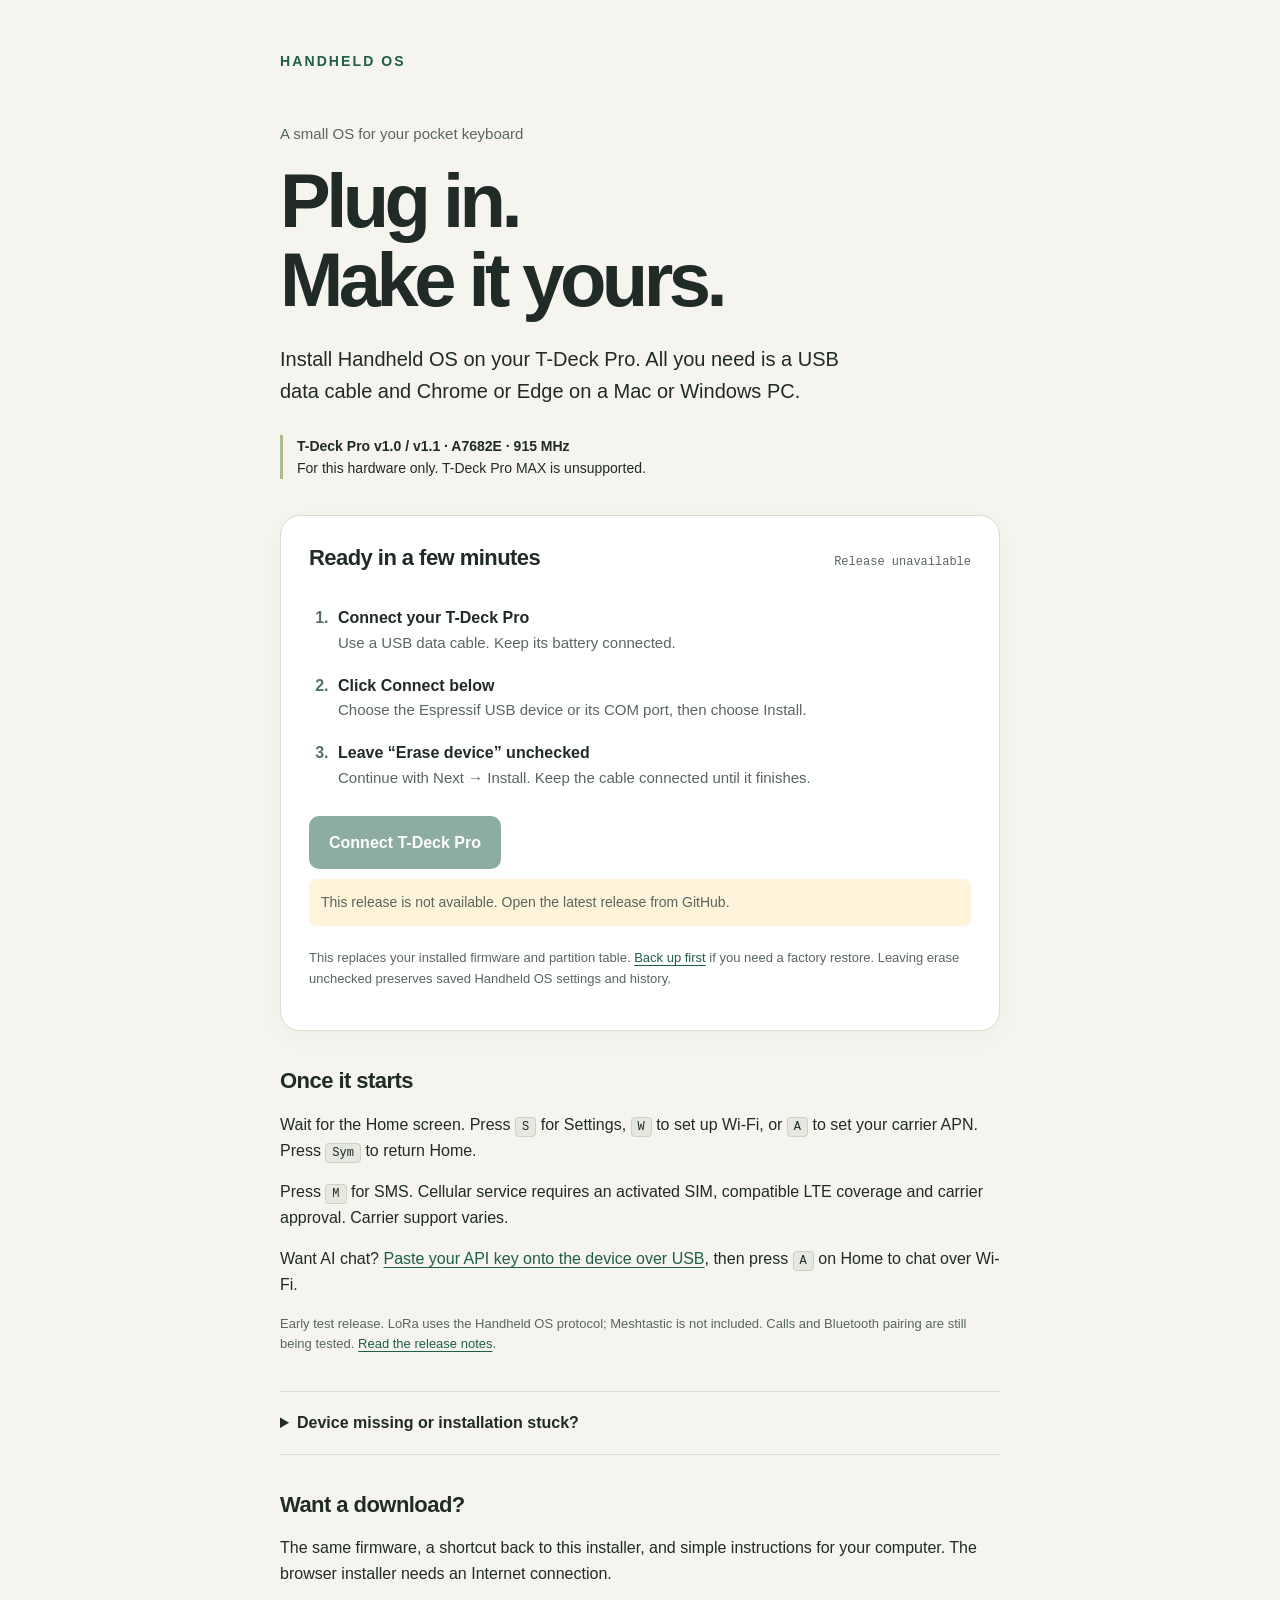
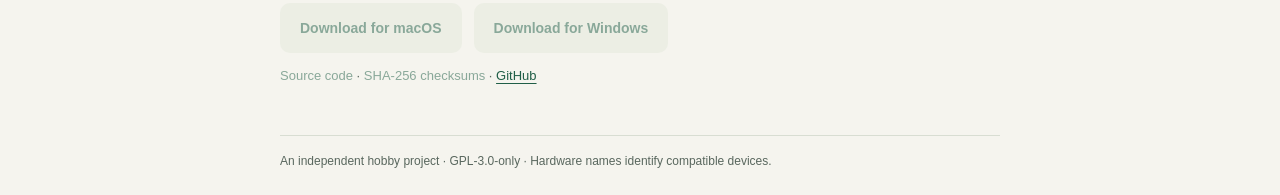
==== installer/index.html @ 071898b7 "feat: add AI chat, cellular status and simple firmware installers" ====
<!doctype html>
<html lang="en">
<head>
  <meta charset="utf-8">
  <meta name="viewport" content="width=device-width, initial-scale=1">
  <meta name="description" content="Install Handheld OS on your LILYGO T-Deck Pro from Chrome or Edge. No command line required.">
  <meta name="theme-color" content="#f5f4ee">
  <title>Install Handheld OS</title>
  <link rel="stylesheet" href="style.css">
  <script type="module" src="app.js"></script>
</head>
<body>
  <main>
    <a class="wordmark" href="https://github.com/ethanpierce/tdeck-pro-fw">HANDHELD OS</a>
    <p class="eyebrow">A small OS for your pocket keyboard</p>
    <h1>Plug in.<br>Make it yours.</h1>
    <p class="intro">Install Handheld OS on your T-Deck Pro. All you need is a USB data cable and Chrome or Edge on a Mac or Windows PC.</p>
    <p class="compatibility"><strong>T-Deck Pro v1.0 / v1.1 · A7682E · 915 MHz</strong><br>For this hardware only. T-Deck Pro MAX is unsupported.</p>

    <section class="install-card" aria-labelledby="install-title">
      <div class="card-heading"><h2 id="install-title">Ready in a few minutes</h2><span id="version" class="version">Loading release…</span></div>
      <ol>
        <li><strong>Connect your T-Deck Pro</strong><span>Use a USB data cable. Keep its battery connected.</span></li>
        <li><strong>Click Connect below</strong><span>Choose the Espressif USB device or its COM port, then choose Install.</span></li>
        <li><strong>Leave “Erase device” unchecked</strong><span>Continue with Next → Install. Keep the cable connected until it finishes.</span></li>
      </ol>
      <esp-web-install-button id="installer">
        <button type="button" slot="activate" id="connect" disabled>Connect T-Deck Pro</button>
        <p slot="unsupported" class="notice">Open this page in desktop <a href="https://www.google.com/chrome/">Google Chrome</a> or <a href="https://www.microsoft.com/edge/download">Microsoft Edge</a> on macOS or Windows to use this installer.</p>
        <p slot="not-allowed" class="notice">Open the <a id="secure-link" href="https://ethanpierce.github.io/tdeck-pro-fw/">HTTPS installer</a> to connect your device.</p>
      </esp-web-install-button>
      <p id="load-status" role="status" aria-live="polite">Preparing the installer…</p>
      <noscript><p class="notice">Enable JavaScript and reload this page to use the installer.</p></noscript>
      <p class="small">This replaces your installed firmware and partition table. <a href="https://github.com/ethanpierce/tdeck-pro-fw/blob/main/docs/FLASHING.md">Back up first</a> if you need a factory restore. Leaving erase unchecked preserves saved Handheld OS settings and history.</p>
    </section>

    <section aria-labelledby="next-title">
      <h2 id="next-title">Once it starts</h2>
      <p>Wait for the Home screen. Press <kbd>S</kbd> for Settings, <kbd>W</kbd> to set up Wi-Fi, or <kbd>A</kbd> to set your carrier APN. Press <kbd>Sym</kbd> to return Home.</p>
      <p>Press <kbd>M</kbd> for SMS. Cellular service requires an activated SIM, compatible LTE coverage and carrier approval. Carrier support varies.</p>
      <p>Want AI chat? <a href="ai-setup.html">Paste your API key onto the device over USB</a>, then press <kbd>A</kbd> on Home to chat over Wi-Fi.</p>
      <p class="small">Early test release. LoRa uses the Handheld OS protocol; Meshtastic is not included. Calls and Bluetooth pairing are still being tested. <a id="release-notes" href="https://github.com/ethanpierce/tdeck-pro-fw/releases">Read the release notes</a>.</p>
    </section>

    <details>
      <summary>Device missing or installation stuck?</summary>
      <ul>
        <li>Try another USB data cable and a direct USB port.</li>
        <li>Close serial monitors and other tabs connected to the device.</li>
        <li>Hold <strong>BOOT</strong>, tap <strong>RST / RESET</strong>, release BOOT, then reconnect in the installer. Select the new Espressif USB / COM port if it changed.</li>
        <li>After a successful install, tap RESET once if the Home screen does not appear.</li>
      </ul>
      <p>macOS and Windows 10/11 normally support the built-in Espressif USB connection without an extra driver. <a href="https://github.com/ethanpierce/tdeck-pro-fw/issues">Report a problem</a> with your hardware revision, browser and error message. Keep phone numbers and SIM identifiers out of screenshots.</p>
    </details>

    <section class="downloads" aria-labelledby="download-title">
      <h2 id="download-title">Want a download?</h2>
      <p>The same firmware, a shortcut back to this installer, and simple instructions for your computer. The browser installer needs an Internet connection.</p>
      <div class="download-links"><a id="download-macos" aria-disabled="true">Download for macOS</a><a id="download-windows" aria-disabled="true">Download for Windows</a></div>
      <p class="small"><a id="download-source" aria-disabled="true">Source code</a> · <a id="download-checksums" aria-disabled="true">SHA-256 checksums</a> · <a href="https://github.com/ethanpierce/tdeck-pro-fw">GitHub</a></p>
    </section>
    <footer>An independent hobby project · GPL-3.0-only · Hardware names identify compatible devices.</footer>
  </main>
</body>
</html>
---- installer/style.css ----
:root { color-scheme: light; font-family: -apple-system, BlinkMacSystemFont, "Segoe UI", sans-serif; color: #202b27; background: #f5f4ee; line-height: 1.6; }
* { box-sizing: border-box; }
body { margin: 0; }
main { width: min(100% - 40px, 720px); margin: 48px auto 24px; }
a { color: #205e47; text-underline-offset: 3px; }
a:hover { color: #113b2b; }
.wordmark { font-size: 14px; font-weight: 800; letter-spacing: .15em; text-decoration: none; }
.eyebrow { margin-top: 48px; color: #59675e; font-size: 15px; }
h1 { font-size: clamp(48px, 9vw, 76px); line-height: 1.04; letter-spacing: -.06em; margin: 12px 0 24px; }
.intro { font-size: 20px; max-width: 600px; }
.compatibility { font-size: 14px; margin: 28px 0; padding-left: 14px; border-left: 3px solid #a9bd8e; }
section { margin: 36px 0; }
h2 { font-size: 22px; line-height: 1.3; letter-spacing: -.025em; margin: 0 0 14px; }
.install-card { background: #fff; border: 1px solid #d8ddd2; border-radius: 20px; padding: 28px; box-shadow: 0 8px 24px #202b2708; }
.card-heading { display: flex; align-items: baseline; justify-content: space-between; gap: 12px; flex-wrap: wrap; }
.version { font: 12px ui-monospace, monospace; color: #59675e; }
ol { padding-left: 24px; margin: 18px 0 26px; }
ol li { padding-left: 5px; margin: 18px 0; }
ol li::marker { color: #53745e; font-weight: 700; }
ol span { display: block; font-size: 15px; color: #59675e; }
button, .download-links a { display: inline-block; padding: 14px 20px; font: inherit; font-weight: 650; border-radius: 10px; border: 0; background: #205e47; color: #fff; cursor: pointer; text-decoration: none; }
button:hover { background: #174532; }
button:disabled { opacity: .5; cursor: wait; }
esp-web-install-button:not(:defined) [slot="unsupported"], esp-web-install-button:not(:defined) [slot="not-allowed"] { display: none; }
:focus-visible { outline: 3px solid #de9b23; outline-offset: 4px; }
#load-status { font-size: 14px; color: #59675e; margin: 10px 0 22px; }
.small { font-size: 13px; color: #59675e; }
.notice { padding: 12px; background: #fff3d9; border-radius: 8px; }
kbd { font: 12px ui-monospace, monospace; background: #e5e8de; border: 1px solid #cbd2c4; border-radius: 4px; padding: 2px 6px; }
details { border-top: 1px solid #d8ddd2; border-bottom: 1px solid #d8ddd2; padding: 18px 0; font-size: 14px; }
summary { cursor: pointer; font-weight: 650; font-size: 16px; }
details li { margin: 9px 0; }
.download-links { display: flex; gap: 12px; flex-wrap: wrap; }
.download-links a { background: #e4eadc; color: #205e47; font-size: 14px; }
a[aria-disabled="true"] { pointer-events: none; opacity: .5; }
footer { margin-top: 48px; font-size: 12px; color: #59675e; border-top: 1px solid #d8ddd2; padding-top: 16px; }
@media (max-width: 500px) { main { margin-top: 28px; } .install-card { padding: 20px; } .eyebrow { margin-top: 36px; } }
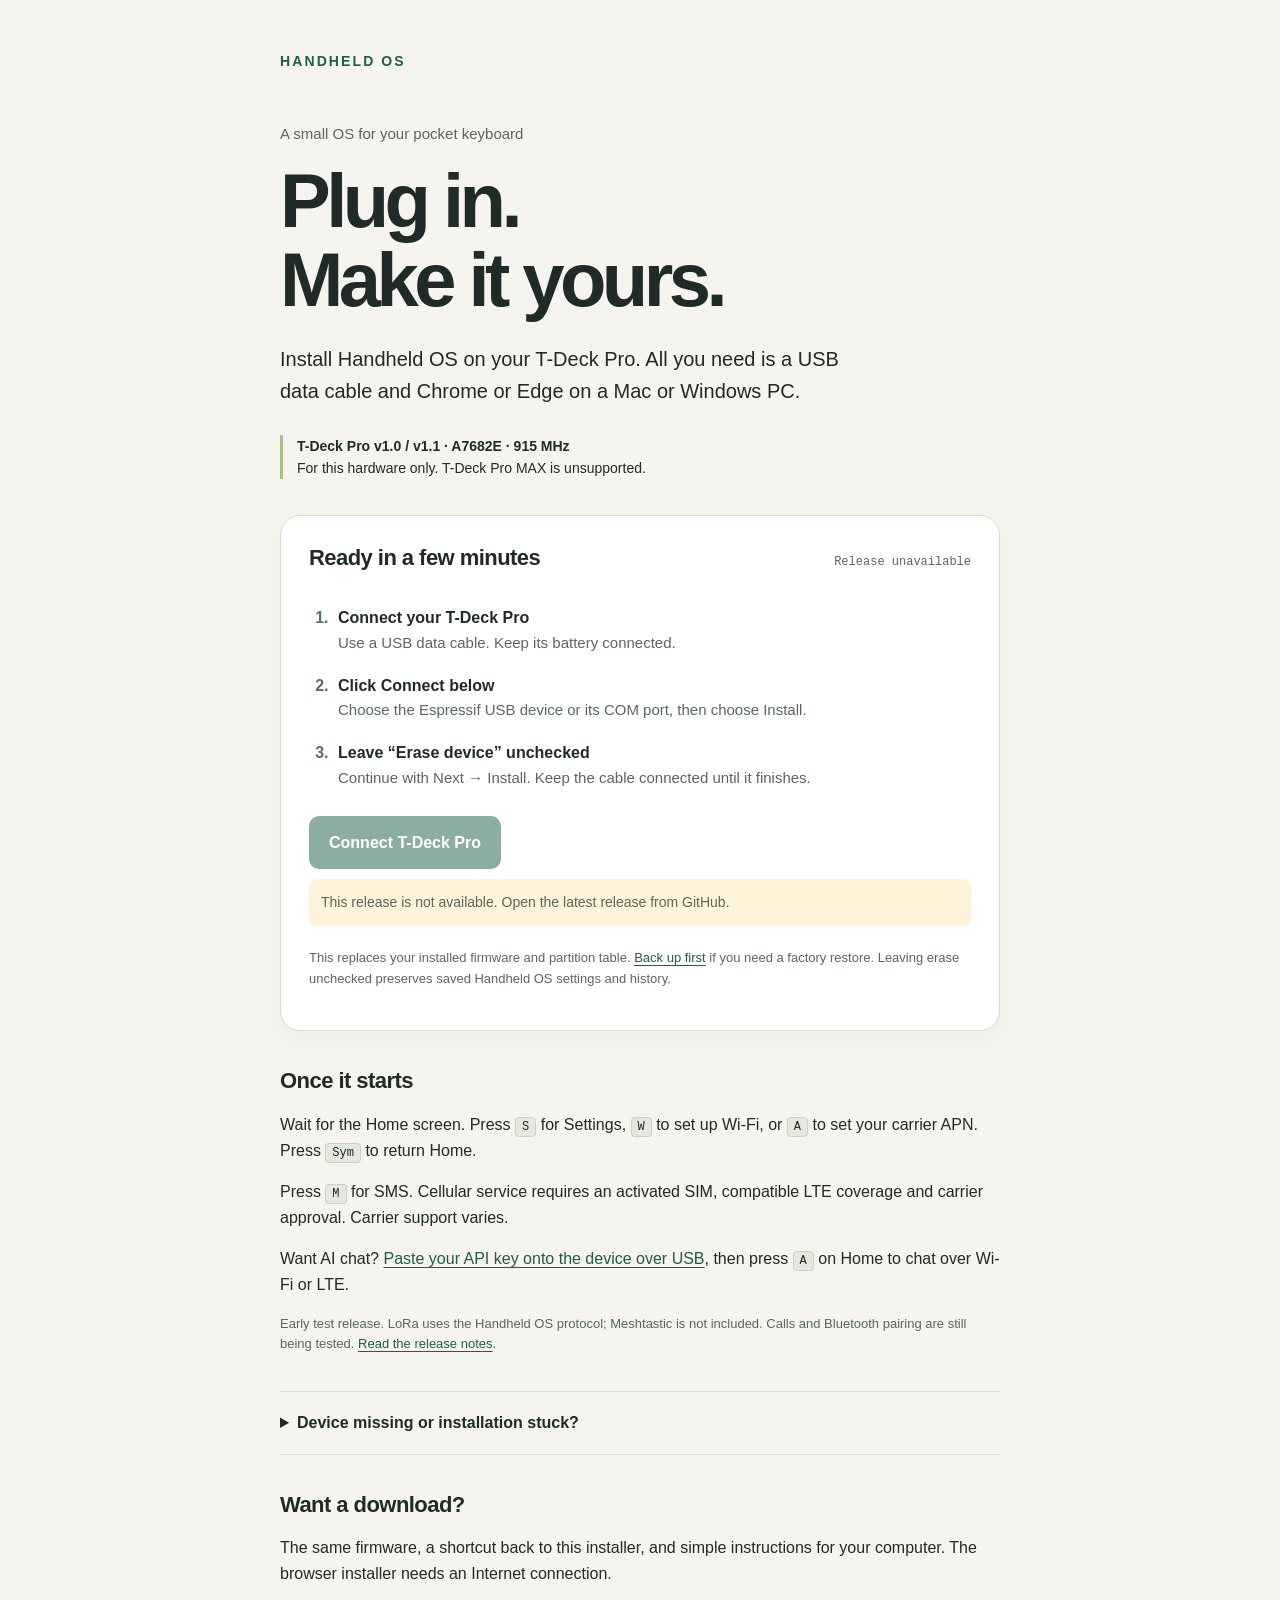
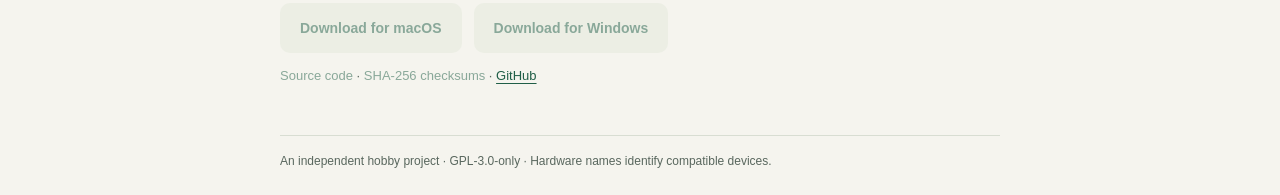
==== commit f4d7c9c7: "feat: add conversation threads, touch and verified LTE AI transport" ====
--- a/installer/index.html
+++ b/installer/index.html
@@ -38,7 +38,7 @@
       <h2 id="next-title">Once it starts</h2>
       <p>Wait for the Home screen. Press <kbd>S</kbd> for Settings, <kbd>W</kbd> to set up Wi-Fi, or <kbd>A</kbd> to set your carrier APN. Press <kbd>Sym</kbd> to return Home.</p>
       <p>Press <kbd>M</kbd> for SMS. Cellular service requires an activated SIM, compatible LTE coverage and carrier approval. Carrier support varies.</p>
-      <p>Want AI chat? <a href="ai-setup.html">Paste your API key onto the device over USB</a>, then press <kbd>A</kbd> on Home to chat over Wi-Fi.</p>
+      <p>Want AI chat? <a href="ai-setup.html">Paste your API key onto the device over USB</a>, then press <kbd>A</kbd> on Home to chat over Wi-Fi or LTE.</p>
       <p class="small">Early test release. LoRa uses the Handheld OS protocol; Meshtastic is not included. Calls and Bluetooth pairing are still being tested. <a id="release-notes" href="https://github.com/ethanpierce/tdeck-pro-fw/releases">Read the release notes</a>.</p>
     </section>
 
